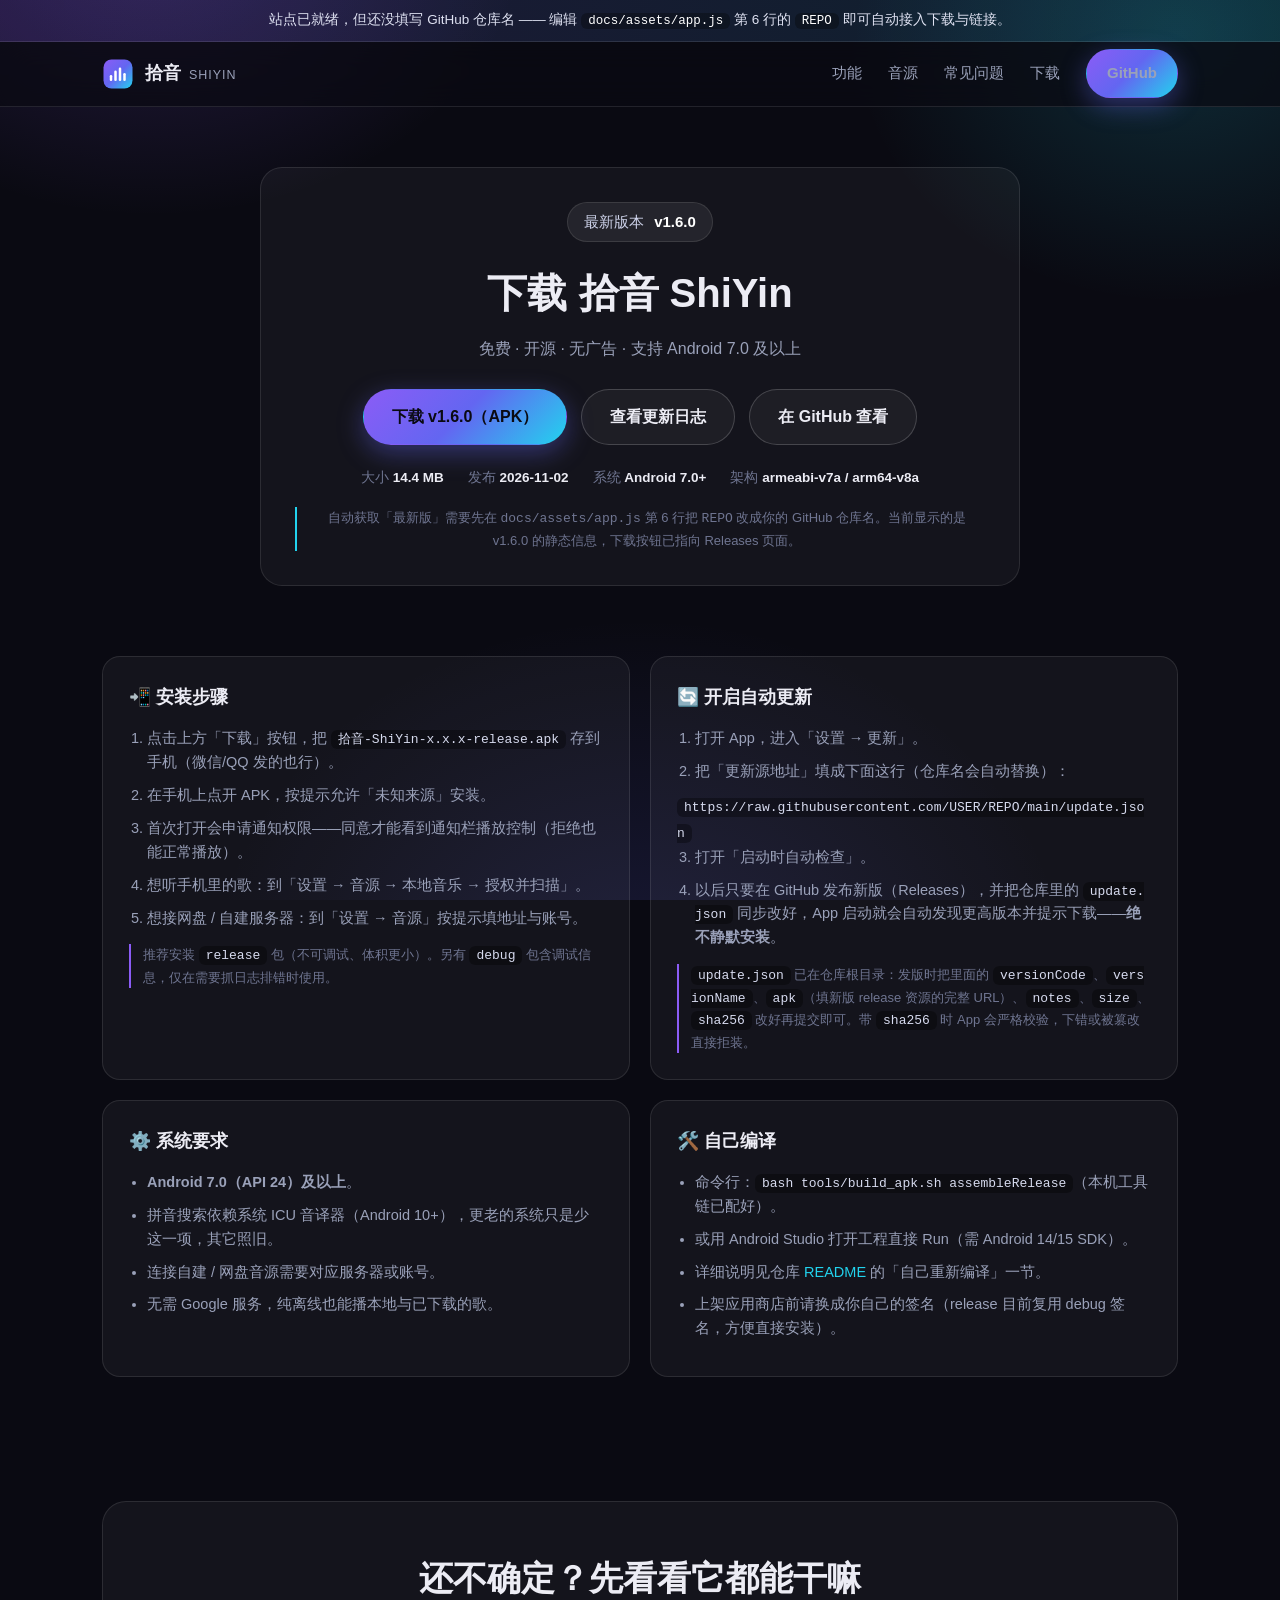
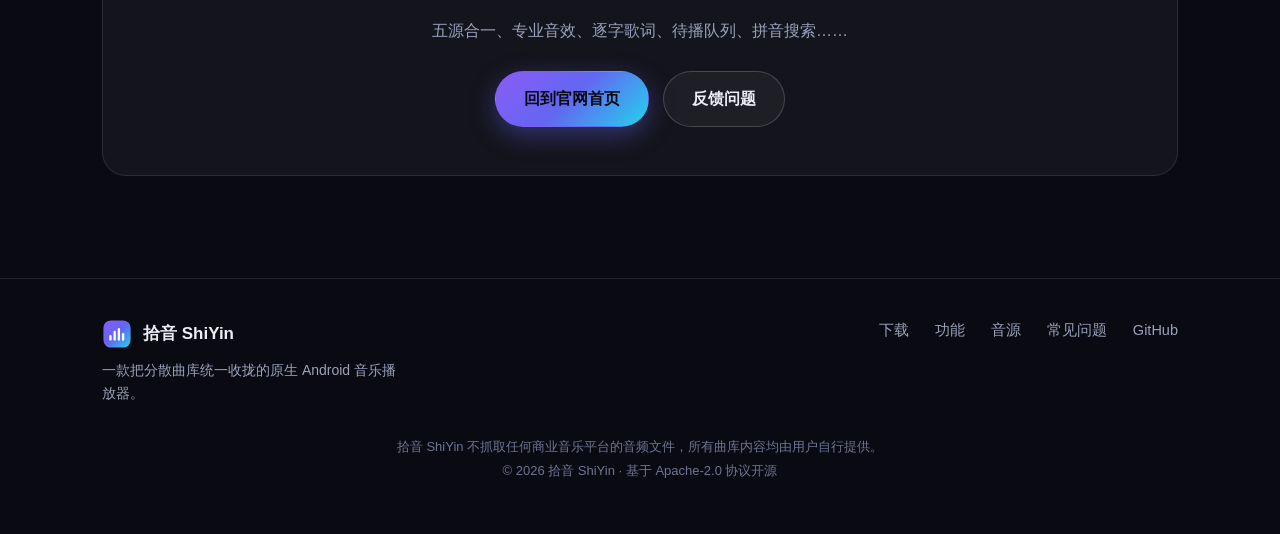
==== docs/download.html @ 09a5db29 "初始提交：拾音 ShiYin 1.6.0 源码 + 官网/下载页 - 原生 Android 音乐播放器源码（Kotlin/Compose，229 个单元测试） - docs/：官网首页 + 下载页（G" ====
<!DOCTYPE html>
<html lang="zh-CN">
<head>
<meta charset="UTF-8" />
<meta name="viewport" content="width=device-width, initial-scale=1" />
<title>下载 拾音 ShiYin · 免费开源 Android 音乐播放器</title>
<meta name="description" content="下载拾音 ShiYin Android 音乐播放器：本地音乐、百度网盘直连、自建服务器、WebDAV 网盘、开放曲库五源合一。支持 Android 7.0+，免费开源。" />
<link rel="icon" type="image/svg+xml" href="assets/logo.svg" />
<link rel="stylesheet" href="assets/styles.css" />
</head>
<body>

<header class="nav">
  <div class="wrap nav-inner">
    <a class="brand" href="index.html">
      <img src="assets/logo.svg" alt="拾音" />
      <span>拾音 <small>SHIYIN</small></span>
    </a>
    <nav class="nav-links" id="navLinks">
      <a href="index.html#features">功能</a>
      <a href="index.html#sources">音源</a>
      <a href="index.html#faq">常见问题</a>
      <a href="download.html">下载</a>
      <a class="btn btn-primary" data-gh="url" href="https://github.com" target="_blank" rel="noopener">GitHub</a>
    </nav>
    <button class="menu-toggle" id="menuToggle" aria-label="菜单">☰</button>
  </div>
</header>

<section class="dl-hero">
  <div class="wrap">
    <div class="dl-card">
      <span class="dl-version" id="dlVersion">最新版本 <b>v1.6.0</b></span>
      <h1>下载 拾音 ShiYin</h1>
      <p class="sub">免费 · 开源 · 无广告 · 支持 Android 7.0 及以上</p>

      <div class="dl-buttons">
        <a class="btn btn-primary btn-lg" id="dlPrimaryBtn" href="https://github.com" target="_blank" rel="noopener">下载 v1.6.0（APK）</a>
        <a class="btn btn-ghost btn-lg" href="CHANGELOG.md">查看更新日志</a>
        <a class="btn btn-ghost btn-lg" data-gh="url" href="https://github.com" target="_blank" rel="noopener">在 GitHub 查看</a>
      </div>

      <div class="dl-meta">
        <span>大小 <b id="dlSize">14.4 MB</b></span>
        <span>发布 <b id="dlDate">2026-11-02</b></span>
        <span>系统 <b>Android 7.0+</b></span>
        <span>架构 <b>armeabi-v7a / arm64-v8a</b></span>
      </div>

      <p class="note" id="dlLatestNote" style="display:none;margin-top:18px;font-size:13px;color:var(--muted-2);border-left:2px solid var(--cyan);padding-left:12px">
        自动获取「最新版」需要先在 <code>docs/assets/app.js</code> 第 6 行把 <code>REPO</code> 改成你的 GitHub 仓库名。当前显示的是 v1.6.0 的静态信息，下载按钮已指向 Releases 页面。
      </p>
    </div>
  </div>
</section>

<section style="padding-top:10px">
  <div class="wrap">
    <div class="dl-cols">
      <!-- 安装说明 -->
      <div class="panel">
        <h3>📲 安装步骤</h3>
        <ol>
          <li>点击上方「下载」按钮，把 <code>拾音-ShiYin-x.x.x-release.apk</code> 存到手机（微信/QQ 发的也行）。</li>
          <li>在手机上点开 APK，按提示允许「未知来源」安装。</li>
          <li>首次打开会申请通知权限——同意才能看到通知栏播放控制（拒绝也能正常播放）。</li>
          <li>想听手机里的歌：到「设置 → 音源 → 本地音乐 → 授权并扫描」。</li>
          <li>想接网盘 / 自建服务器：到「设置 → 音源」按提示填地址与账号。</li>
        </ol>
        <p class="note">
          推荐安装 <code>release</code> 包（不可调试、体积更小）。另有 <code>debug</code> 包含调试信息，仅在需要抓日志排错时使用。
        </p>
      </div>

      <!-- 自动更新 -->
      <div class="panel">
        <h3>🔄 开启自动更新</h3>
        <ol>
          <li>打开 App，进入「设置 → 更新」。</li>
          <li>把「更新源地址」填成下面这行（仓库名会自动替换）：</li>
        </ol>
        <p><code id="updateSrc">https://raw.githubusercontent.com/USER/REPO/main/update.json</code></p>
        <ol start="3">
          <li>打开「启动时自动检查」。</li>
          <li>以后只要在 GitHub 发布新版（Releases），并把仓库里的 <code>update.json</code> 同步改好，App 启动就会自动发现更高版本并提示下载——<b>绝不静默安装</b>。</li>
        </ol>
        <p class="note">
          <code>update.json</code> 已在仓库根目录：发版时把里面的 <code>versionCode</code>、<code>versionName</code>、<code>apk</code>（填新版 release 资源的完整 URL）、<code>notes</code>、<code>size</code>、<code>sha256</code> 改好再提交即可。带 <code>sha256</code> 时 App 会严格校验，下错或被篡改直接拒装。
        </p>
      </div>
    </div>

    <div class="dl-cols" style="margin-top:20px">
      <div class="panel">
        <h3>⚙️ 系统要求</h3>
        <ul>
          <li><b>Android 7.0（API 24）及以上</b>。</li>
          <li>拼音搜索依赖系统 ICU 音译器（Android 10+），更老的系统只是少这一项，其它照旧。</li>
          <li>连接自建 / 网盘音源需要对应服务器或账号。</li>
          <li>无需 Google 服务，纯离线也能播本地与已下载的歌。</li>
        </ul>
      </div>
      <div class="panel">
        <h3>🛠️ 自己编译</h3>
        <ul>
          <li>命令行：<code>bash tools/build_apk.sh assembleRelease</code>（本机工具链已配好）。</li>
          <li>或用 Android Studio 打开工程直接 Run（需 Android 14/15 SDK）。</li>
          <li>详细说明见仓库 <a data-gh="url" href="https://github.com" target="_blank" rel="noopener" style="color:var(--cyan)">README</a> 的「自己重新编译」一节。</li>
          <li>上架应用商店前请换成你自己的签名（release 目前复用 debug 签名，方便直接安装）。</li>
        </ul>
      </div>
    </div>
  </div>
</section>

<section>
  <div class="wrap">
    <div class="cta">
      <h2>还不确定？先看看它都能干嘛</h2>
      <p>五源合一、专业音效、逐字歌词、待播队列、拼音搜索……</p>
      <div class="hero-actions">
        <a class="btn btn-primary btn-lg" href="index.html">回到官网首页</a>
        <a class="btn btn-ghost btn-lg" data-gh="issues" href="https://github.com" target="_blank" rel="noopener">反馈问题</a>
      </div>
    </div>
  </div>
</section>

<footer>
  <div class="wrap">
    <div class="foot-grid">
      <div>
        <div class="foot-brand"><img src="assets/logo.svg" alt="拾音" /><span>拾音 ShiYin</span></div>
        <p style="color:var(--muted);font-size:14px;margin-top:10px;max-width:300px">一款把分散曲库统一收拢的原生 Android 音乐播放器。</p>
      </div>
      <div class="foot-links">
        <a href="download.html">下载</a>
        <a href="index.html#features">功能</a>
        <a href="index.html#sources">音源</a>
        <a href="index.html#faq">常见问题</a>
        <a data-gh="url" href="https://github.com" target="_blank" rel="noopener">GitHub</a>
      </div>
    </div>
    <div class="foot-bottom">
      拾音 ShiYin 不抓取任何商业音乐平台的音频文件，所有曲库内容均由用户自行提供。<br />
      © 2026 拾音 ShiYin · 基于 Apache-2.0 协议开源
    </div>
  </div>
</footer>

<script src="assets/app.js"></script>
<script>
  // 下载页专属：把更新源地址里的仓库名自动替换（若已配置）
  (function () {
    var el = document.getElementById("updateSrc");
    if (el && typeof REPO !== "undefined" && !REPO.includes("YOUR_USERNAME")) {
      el.textContent = GH.raw("update.json");
    }
  })();
</script>
</body>
</html>
---- docs/assets/styles.css ----
/* 拾音 ShiYin · 官网样式（现代深色 + 渐变） */
:root{
  --bg:#0a0a12;
  --bg-2:#10101c;
  --surface:rgba(255,255,255,.045);
  --surface-2:rgba(255,255,255,.07);
  --border:rgba(255,255,255,.10);
  --border-strong:rgba(255,255,255,.18);
  --text:#ECECF4;
  --muted:#9aa1b9;
  --muted-2:#6f7591;
  --violet:#8b5cf6;
  --indigo:#6366f1;
  --cyan:#22d3ee;
  --grad:linear-gradient(135deg,#8b5cf6 0%,#6366f1 48%,#22d3ee 100%);
  --grad-soft:linear-gradient(135deg,rgba(139,92,246,.18),rgba(34,211,238,.14));
  --radius:18px;
  --radius-sm:12px;
  --maxw:1120px;
  --font:"PingFang SC","Microsoft YaHei","Hiragino Sans GB",-apple-system,BlinkMacSystemFont,"Segoe UI",Roboto,Helvetica,Arial,sans-serif;
}

*{box-sizing:border-box;margin:0;padding:0}
html{scroll-behavior:smooth}
body{
  font-family:var(--font);
  background:var(--bg);
  color:var(--text);
  line-height:1.65;
  -webkit-font-smoothing:antialiased;
  overflow-x:hidden;
}
/* 背景光晕 */
body::before{
  content:"";position:fixed;inset:0;z-index:-1;
  background:
    radial-gradient(620px 480px at 12% -8%,rgba(139,92,246,.22),transparent 60%),
    radial-gradient(560px 460px at 92% 4%,rgba(34,211,238,.16),transparent 58%),
    radial-gradient(720px 620px at 50% 110%,rgba(99,102,241,.16),transparent 60%),
    var(--bg);
}

a{color:inherit;text-decoration:none}
img,svg{display:block}
.wrap{max-width:var(--maxw);margin:0 auto;padding:0 22px}

/* 渐变文字 */
.grad-text{
  background:var(--grad);-webkit-background-clip:text;background-clip:text;color:transparent;
}

/* ===== 顶部配置提示条 ===== */
.banner{
  background:linear-gradient(90deg,rgba(139,92,246,.16),rgba(34,211,238,.12));
  border-bottom:1px solid var(--border);
  font-size:13.5px;color:#dfe2f2;text-align:center;padding:9px 16px;
}
.banner code{background:rgba(0,0,0,.3);padding:1px 7px;border-radius:6px;color:#fff;font-size:12.5px}

/* ===== 导航 ===== */
.nav{
  position:sticky;top:0;z-index:50;
  backdrop-filter:blur(14px);-webkit-backdrop-filter:blur(14px);
  background:rgba(10,10,18,.72);
  border-bottom:1px solid var(--border);
}
.nav-inner{display:flex;align-items:center;justify-content:space-between;height:64px}
.brand{display:flex;align-items:center;gap:11px;font-weight:700;font-size:18px;letter-spacing:.3px}
.brand img{width:32px;height:32px;border-radius:9px}
.brand small{font-weight:500;color:var(--muted);font-size:12.5px;letter-spacing:1px;margin-left:2px}
.nav-links{display:flex;align-items:center;gap:26px}
.nav-links a{color:var(--muted);font-size:15px;transition:color .2s}
.nav-links a:hover{color:var(--text)}
.btn{
  display:inline-flex;align-items:center;gap:8px;justify-content:center;
  font-size:15px;font-weight:600;padding:11px 20px;border-radius:999px;
  border:1px solid transparent;cursor:pointer;transition:transform .15s,box-shadow .2s,background .2s;
  white-space:nowrap;
}
.btn-primary{background:var(--grad);color:#0a0a12;box-shadow:0 8px 26px rgba(99,102,241,.4)}
.btn-primary:hover{transform:translateY(-2px);box-shadow:0 12px 32px rgba(99,102,241,.55)}
.btn-ghost{background:var(--surface);border-color:var(--border-strong);color:var(--text)}
.btn-ghost:hover{background:var(--surface-2);transform:translateY(-2px)}
.btn-lg{padding:14px 28px;font-size:16px}
.menu-toggle{display:none;background:none;border:1px solid var(--border);border-radius:10px;color:var(--text);padding:8px 12px;font-size:18px;cursor:pointer}

/* ===== Hero ===== */
.hero{padding:74px 0 56px}
.hero-grid{display:grid;grid-template-columns:1.15fr .85fr;gap:46px;align-items:center}
.badge{
  display:inline-flex;align-items:center;gap:8px;font-size:13px;color:#cdd2ea;
  background:var(--surface);border:1px solid var(--border);padding:6px 14px;border-radius:999px;margin-bottom:22px;
}
.badge .dot{width:7px;height:7px;border-radius:50%;background:linear-gradient(135deg,var(--cyan),var(--violet))}
.hero h1{font-size:clamp(34px,5.4vw,58px);line-height:1.08;font-weight:800;letter-spacing:-.5px}
.hero p.lead{margin-top:20px;font-size:18px;color:var(--muted);max-width:560px}
.hero-actions{display:flex;gap:14px;margin-top:32px;flex-wrap:wrap}
.hero-meta{margin-top:26px;display:flex;gap:26px;flex-wrap:wrap;color:var(--muted-2);font-size:13.5px}
.hero-meta b{color:var(--text);font-weight:600}

/* 手机 Mockup */
.phone{
  width:268px;margin:0 auto;aspect-ratio:9/19.2;border-radius:38px;
  background:linear-gradient(160deg,#1b1b2e,#0d0d18);
  border:1px solid var(--border-strong);padding:13px;position:relative;
  box-shadow:0 30px 70px rgba(0,0,0,.55),inset 0 0 0 2px rgba(255,255,255,.04);
}
.phone::before{content:"";position:absolute;top:13px;left:50%;transform:translateX(-50%);width:96px;height:20px;background:#0a0a12;border-radius:0 0 14px 14px;z-index:3}
.phone-screen{border-radius:27px;overflow:hidden;height:100%;background:
  radial-gradient(120% 80% at 50% 0%,rgba(139,92,246,.35),transparent 55%),
  linear-gradient(180deg,#191930,#0e0e1a);position:relative;display:flex;flex-direction:column;padding:30px 18px 18px}
.ps-cover{width:100%;aspect-ratio:1;border-radius:18px;background:var(--grad);margin-top:6px;
  box-shadow:0 16px 40px rgba(99,102,241,.5);position:relative;overflow:hidden}
.ps-cover::after{content:"";position:absolute;inset:0;background:
  radial-gradient(60px 60px at 30% 28%,rgba(255,255,255,.35),transparent 60%),
  radial-gradient(80px 80px at 78% 82%,rgba(255,255,255,.18),transparent 60%)}
.ps-title{margin-top:20px;font-weight:700;font-size:19px}
.ps-artist{color:var(--muted);font-size:14px;margin-top:3px}
.ps-lyric{margin-top:14px;font-size:13px;color:#c9cdf0;height:22px;overflow:hidden}
.ps-progress{margin-top:auto;height:5px;border-radius:5px;background:rgba(255,255,255,.12);position:relative}
.ps-progress::after{content:"";position:absolute;left:0;top:0;height:100%;width:46%;border-radius:5px;background:var(--grad)}
.ps-bar{display:flex;justify-content:space-between;align-items:center;margin-top:14px}
.ps-ball{width:38px;height:38px}
.ps-play{width:54px;height:54px;border-radius:50%;background:var(--grad);display:flex;align-items:center;justify-content:center;box-shadow:0 8px 22px rgba(99,102,241,.5)}
.ps-play::after{content:"";border-style:solid;border-width:11px 0 11px 18px;border-color:transparent transparent transparent #0a0a12;margin-left:4px}

/* ===== 通用区块 ===== */
section{padding:62px 0}
.sec-head{text-align:center;max-width:680px;margin:0 auto 42px}
.sec-head .kicker{font-size:13px;letter-spacing:2px;text-transform:uppercase;color:var(--cyan);font-weight:700}
.sec-head h2{font-size:clamp(26px,3.6vw,38px);font-weight:800;margin-top:10px;letter-spacing:-.3px}
.sec-head p{color:var(--muted);margin-top:14px;font-size:16px}

/* 卡片网格 */
.grid{display:grid;gap:20px}
.grid-3{grid-template-columns:repeat(3,1fr)}
.grid-2{grid-template-columns:repeat(2,1fr)}
.card{
  background:var(--surface);border:1px solid var(--border);border-radius:var(--radius);
  padding:26px;transition:transform .18s,border-color .2s,background .2s;
}
.card:hover{transform:translateY(-4px);border-color:var(--border-strong);background:var(--surface-2)}
.card .ic{
  width:46px;height:46px;border-radius:13px;display:flex;align-items:center;justify-content:center;
  background:var(--grad-soft);border:1px solid var(--border);margin-bottom:16px;
}
.card .ic svg{width:24px;height:24px}
.card h3{font-size:18px;font-weight:700;margin-bottom:8px}
.card p{color:var(--muted);font-size:14.5px}

/* 五源列表 */
.sources{display:grid;gap:14px}
.src{
  display:flex;gap:16px;align-items:flex-start;background:var(--surface);
  border:1px solid var(--border);border-radius:var(--radius-sm);padding:18px 20px;
  transition:border-color .2s,background .2s;
}
.src:hover{background:var(--surface-2);border-color:var(--border-strong)}
.src .tag{font-size:12px;font-weight:700;color:#0a0a12;background:var(--grad);padding:4px 11px;border-radius:999px;white-space:nowrap;margin-top:2px}
.src h4{font-size:16px;font-weight:700}
.src p{color:var(--muted);font-size:14px;margin-top:4px}

/* 信任声明 */
.trust{
  background:var(--grad-soft);border:1px solid var(--border);border-radius:var(--radius);
  padding:30px 32px;text-align:center;
}
.trust h3{font-size:20px;margin-bottom:10px}
.trust p{color:#cdd2ea;font-size:15.5px;max-width:760px;margin:0 auto}

/* FAQ */
.faq{max-width:820px;margin:0 auto}
details.qa{
  background:var(--surface);border:1px solid var(--border);border-radius:var(--radius-sm);
  padding:0 20px;margin-bottom:12px;transition:background .2s;
}
details.qa[open]{background:var(--surface-2)}
details.qa summary{
  list-style:none;cursor:pointer;padding:17px 0;font-weight:600;font-size:16px;
  display:flex;justify-content:space-between;align-items:center;gap:14px;
}
details.qa summary::-webkit-details-marker{display:none}
details.qa summary .pm{color:var(--cyan);font-size:22px;transition:transform .2s;flex:none}
details.qa[open] summary .pm{transform:rotate(45deg)}
details.qa .ans{padding:0 0 18px;color:var(--muted);font-size:15px}

/* 下载 CTA 区块（首页底部） */
.cta{
  text-align:center;background:var(--surface);border:1px solid var(--border);
  border-radius:24px;padding:48px 30px;
}
.cta h2{font-size:clamp(24px,3.4vw,34px);font-weight:800}
.cta p{color:var(--muted);margin-top:12px;font-size:16px}
.cta .hero-actions{justify-content:center;margin-top:26px}

/* ===== 下载页 ===== */
.dl-hero{padding:60px 0 30px;text-align:center}
.dl-card{
  background:var(--surface);border:1px solid var(--border);border-radius:22px;
  padding:34px;max-width:760px;margin:0 auto;
}
.dl-version{display:inline-flex;align-items:center;gap:10px;font-size:15px;color:#cdd2ea;
  background:var(--surface-2);border:1px solid var(--border);padding:7px 16px;border-radius:999px;margin-bottom:18px}
.dl-version b{color:#fff}
.dl-card h1{font-size:clamp(28px,4vw,40px);font-weight:800}
.dl-card .sub{color:var(--muted);margin-top:10px;font-size:16px}
.dl-buttons{display:flex;gap:14px;justify-content:center;flex-wrap:wrap;margin-top:26px}
.dl-meta{display:flex;gap:24px;justify-content:center;flex-wrap:wrap;margin-top:22px;color:var(--muted-2);font-size:13.5px}
.dl-meta b{color:var(--text)}
.dl-cols{display:grid;grid-template-columns:1fr 1fr;gap:20px;margin-top:30px}
.panel{background:var(--surface);border:1px solid var(--border);border-radius:var(--radius);padding:26px}
.panel h3{font-size:18px;margin-bottom:14px;display:flex;align-items:center;gap:9px}
.panel ol,.panel ul{margin-left:18px;color:var(--muted);font-size:14.5px}
.panel li{margin-bottom:9px}
.panel code{background:rgba(0,0,0,.32);padding:2px 7px;border-radius:6px;font-size:13px;color:#d7dbef;word-break:break-all}
.panel .note{margin-top:14px;font-size:13px;color:var(--muted-2);border-left:2px solid var(--violet);padding-left:12px}
.need-config{outline:1px dashed var(--cyan);outline-offset:3px}

/* 页脚 */
footer{border-top:1px solid var(--border);margin-top:40px;padding:40px 0 56px}
.foot-grid{display:flex;justify-content:space-between;gap:30px;flex-wrap:wrap;align-items:flex-start}
.foot-brand{display:flex;align-items:center;gap:11px;font-weight:700;font-size:17px}
.foot-brand img{width:30px;height:30px;border-radius:8px}
.foot-links{display:flex;gap:26px;flex-wrap:wrap}
.foot-links a{color:var(--muted);font-size:14.5px;transition:color .2s}
.foot-links a:hover{color:var(--text)}
.foot-bottom{margin-top:30px;color:var(--muted-2);font-size:13px;text-align:center;line-height:1.8}
.foot-bottom a{color:var(--muted)}

/* 响应式 */
@media(max-width:900px){
  .hero-grid{grid-template-columns:1fr;gap:34px}
  .phone{order:-1}
  .grid-3{grid-template-columns:1fr 1fr}
  .dl-cols{grid-template-columns:1fr}
}
@media(max-width:620px){
  .nav-links{display:none}
  .menu-toggle{display:block}
  .nav-links.open{display:flex;position:absolute;top:64px;left:0;right:0;flex-direction:column;
    background:rgba(10,10,18,.97);padding:18px 22px;gap:16px;border-bottom:1px solid var(--border)}
  .grid-3,.grid-2{grid-template-columns:1fr}
  .hero{padding:48px 0 30px}
  .banner{font-size:12px}
}
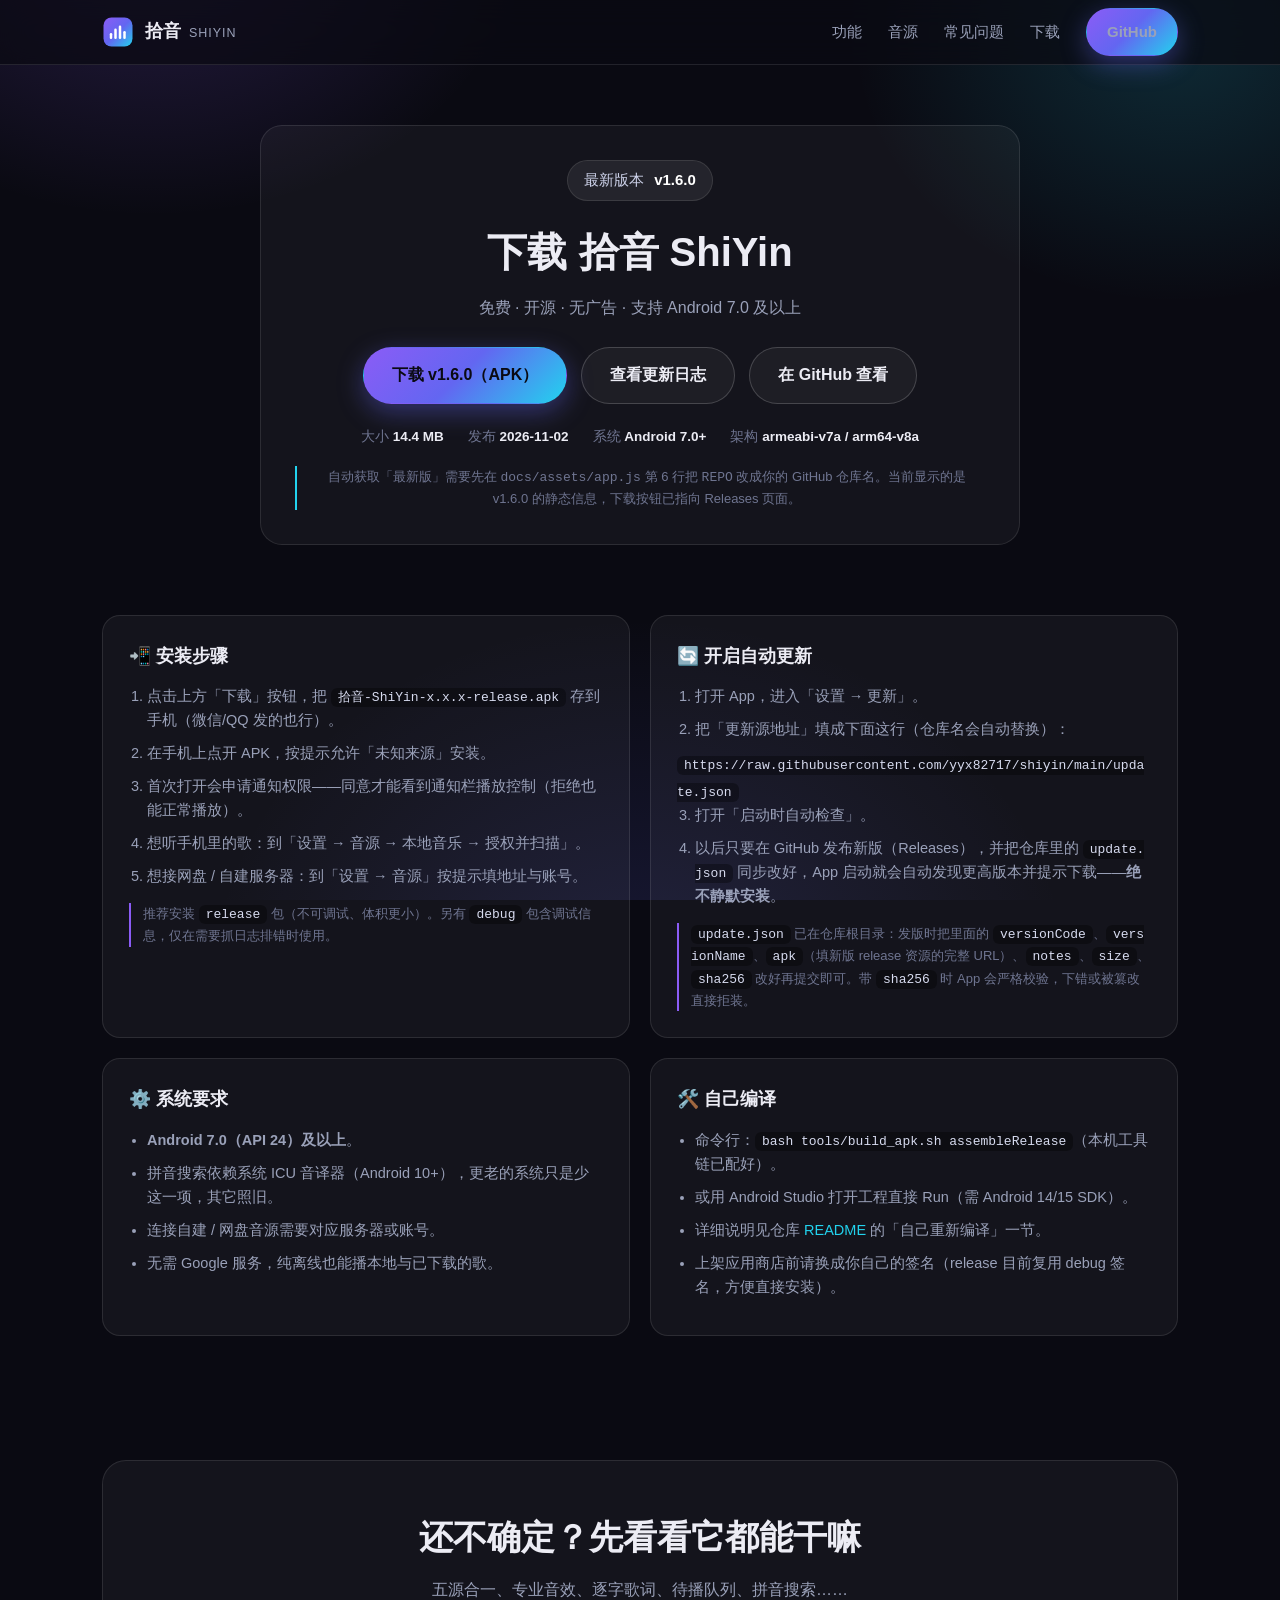
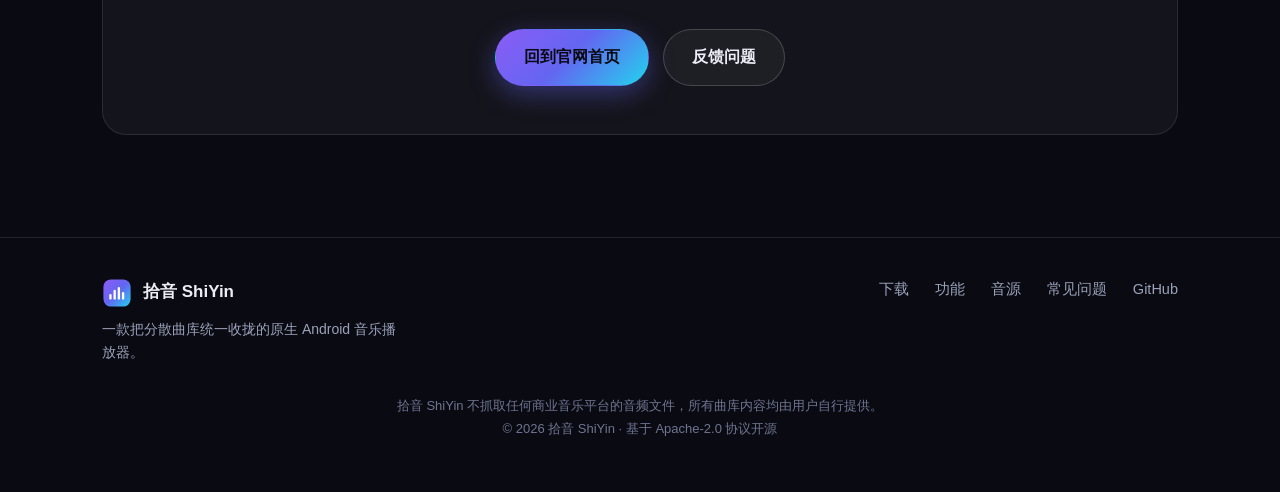
==== commit 7f4ca5c0: "配置发布信息：REPO 指向 yyx82717/shiyin，update.json 下载地址更新，APK 文件名统一为 ASCII" ====
--- a/docs/download.html
+++ b/docs/download.html
@@ -79,7 +79,7 @@
           <li>打开 App，进入「设置 → 更新」。</li>
           <li>把「更新源地址」填成下面这行（仓库名会自动替换）：</li>
         </ol>
-        <p><code id="updateSrc">https://raw.githubusercontent.com/USER/REPO/main/update.json</code></p>
+        <p><code id="updateSrc">https://raw.githubusercontent.com/yyx82717/shiyin/main/update.json</code></p>
         <ol start="3">
           <li>打开「启动时自动检查」。</li>
           <li>以后只要在 GitHub 发布新版（Releases），并把仓库里的 <code>update.json</code> 同步改好，App 启动就会自动发现更高版本并提示下载——<b>绝不静默安装</b>。</li>
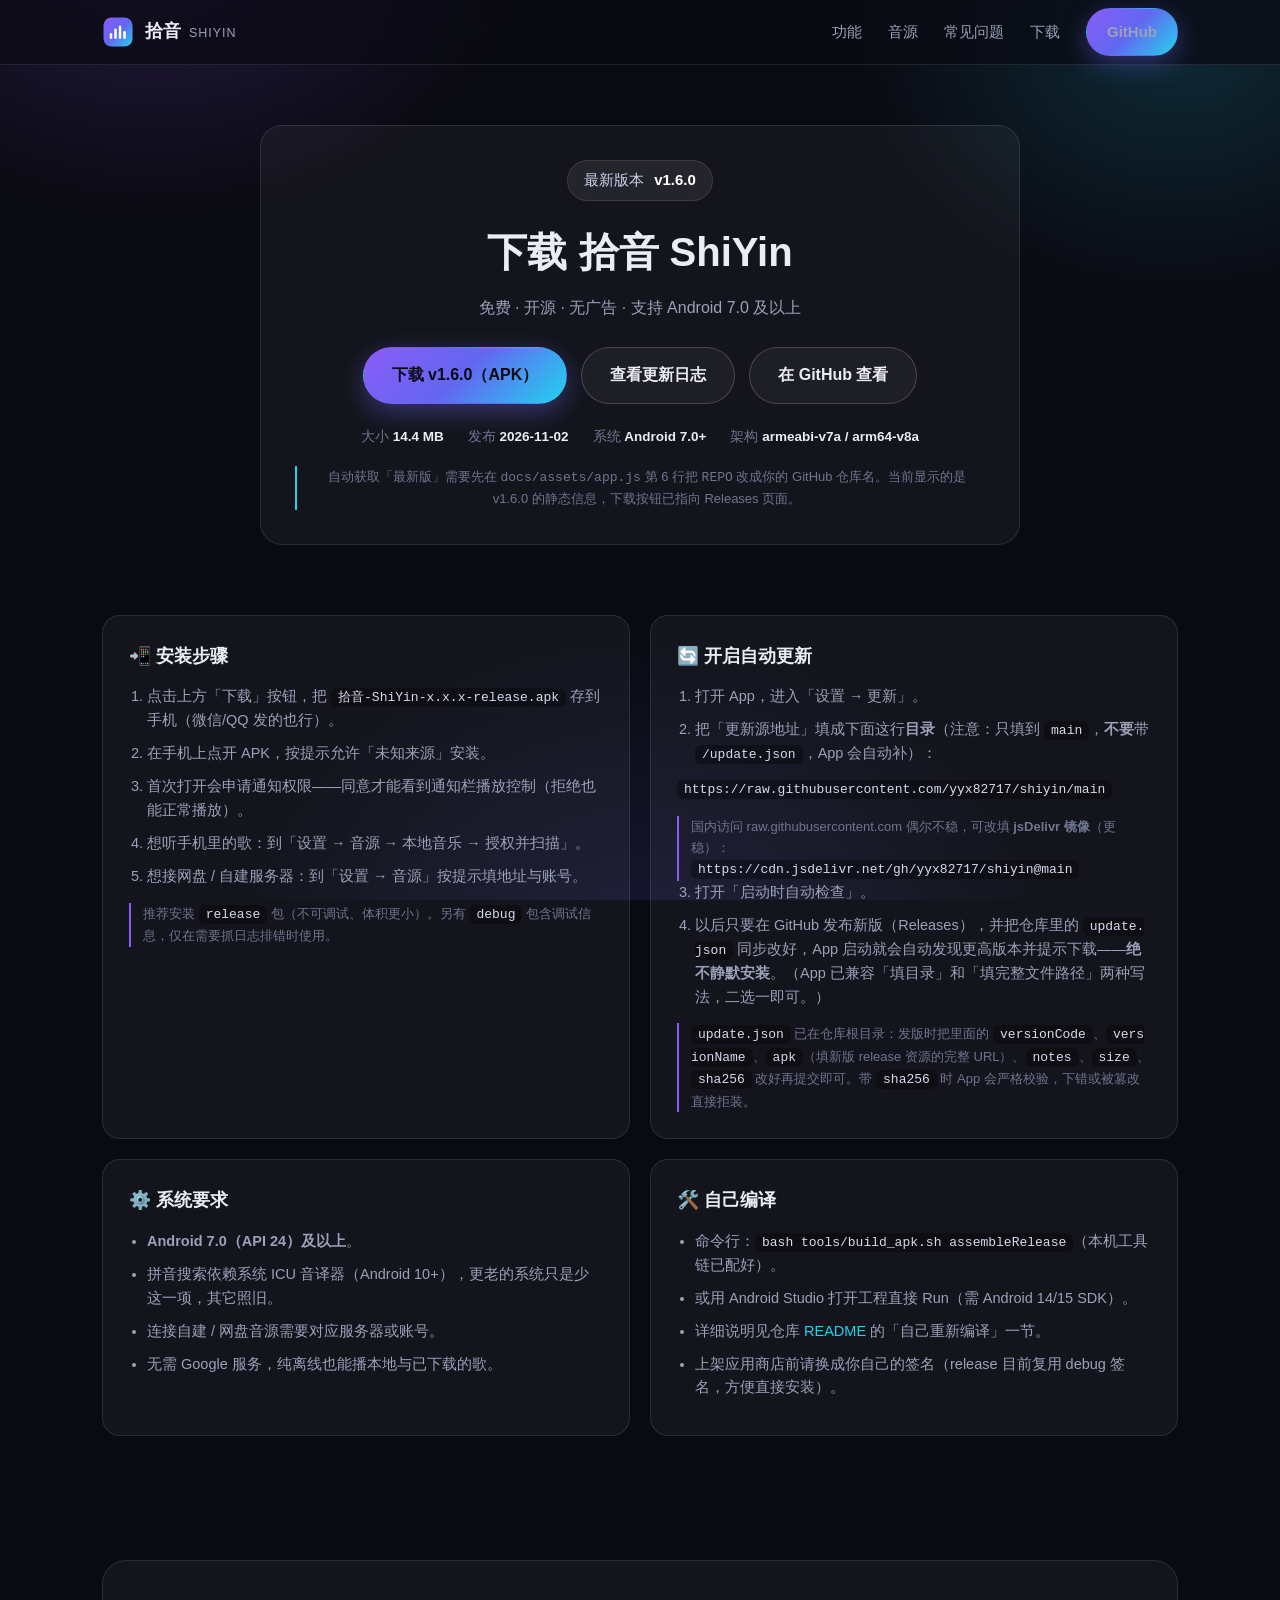
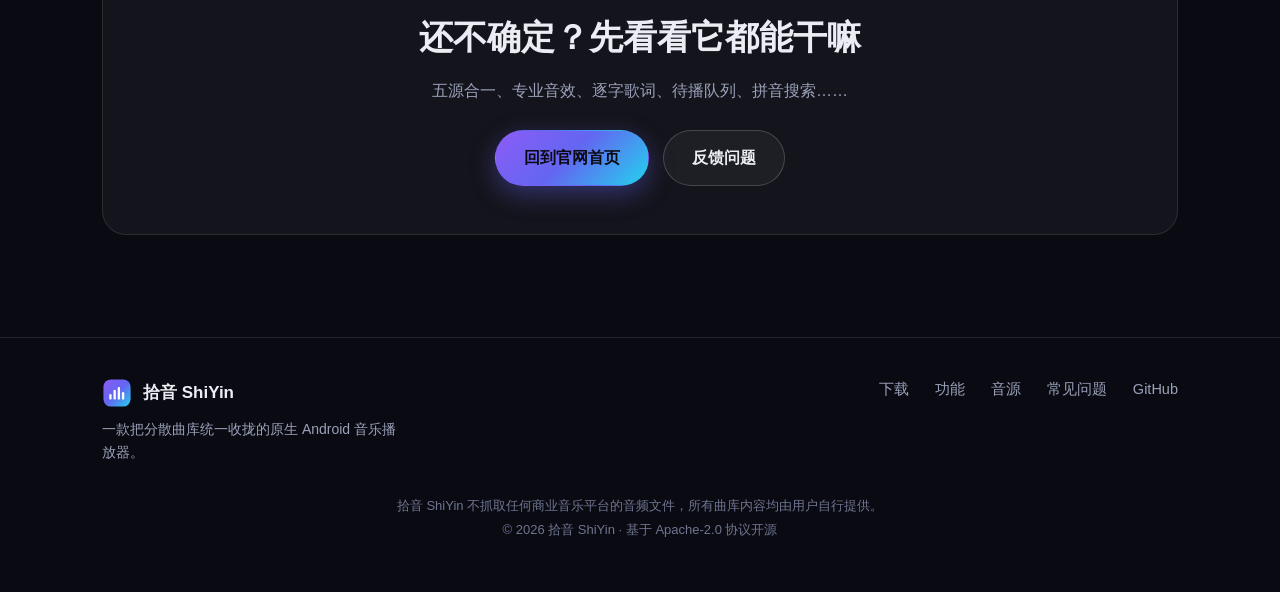
==== commit 14a3f758: "发布 1.7.1：更新检查兼容目录/完整路径两种写法，修复检查不到更新；下载页改目录形式 + jsDelivr 镜像" ====
--- a/docs/download.html
+++ b/docs/download.html
@@ -77,12 +77,16 @@
         <h3>🔄 开启自动更新</h3>
         <ol>
           <li>打开 App，进入「设置 → 更新」。</li>
-          <li>把「更新源地址」填成下面这行（仓库名会自动替换）：</li>
+          <li>把「更新源地址」填成下面这行<b>目录</b>（注意：只填到 <code>main</code>，<b>不要</b>带 <code>/update.json</code>，App 会自动补）：</li>
         </ol>
-        <p><code id="updateSrc">https://raw.githubusercontent.com/yyx82717/shiyin/main/update.json</code></p>
+        <p><code id="updateSrc">https://raw.githubusercontent.com/yyx82717/shiyin/main</code></p>
+        <p class="note">
+          国内访问 raw.githubusercontent.com 偶尔不稳，可改填 <b>jsDelivr 镜像</b>（更稳）：<br>
+          <code>https://cdn.jsdelivr.net/gh/yyx82717/shiyin@main</code>
+        </p>
         <ol start="3">
           <li>打开「启动时自动检查」。</li>
-          <li>以后只要在 GitHub 发布新版（Releases），并把仓库里的 <code>update.json</code> 同步改好，App 启动就会自动发现更高版本并提示下载——<b>绝不静默安装</b>。</li>
+          <li>以后只要在 GitHub 发布新版（Releases），并把仓库里的 <code>update.json</code> 同步改好，App 启动就会自动发现更高版本并提示下载——<b>绝不静默安装</b>。（App 已兼容「填目录」和「填完整文件路径」两种写法，二选一即可。）</li>
         </ol>
         <p class="note">
           <code>update.json</code> 已在仓库根目录：发版时把里面的 <code>versionCode</code>、<code>versionName</code>、<code>apk</code>（填新版 release 资源的完整 URL）、<code>notes</code>、<code>size</code>、<code>sha256</code> 改好再提交即可。带 <code>sha256</code> 时 App 会严格校验，下错或被篡改直接拒装。
@@ -154,7 +158,8 @@
   (function () {
     var el = document.getElementById("updateSrc");
     if (el && typeof REPO !== "undefined" && !REPO.includes("YOUR_USERNAME")) {
-      el.textContent = GH.raw("update.json");
+      // 填「目录」即可，App 会自动补 /update.json（不要直接给完整文件路径）
+      el.textContent = "https://raw.githubusercontent.com/" + REPO + "/main";
     }
   })();
 </script>
